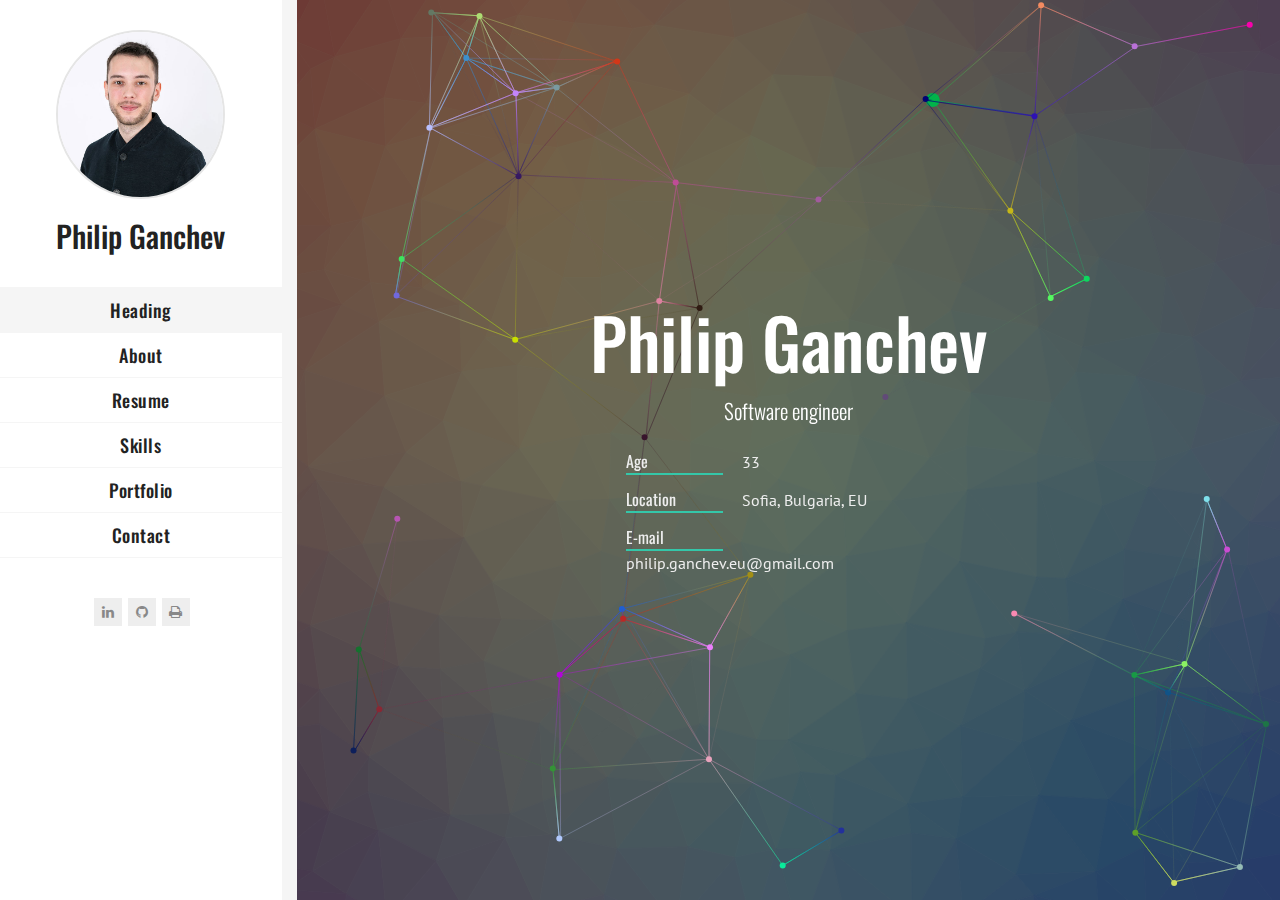
==== me/index.html @ 943a4388 "Initial bootstrap." ====
<!DOCTYPE html>
<html lang="en" class="no-js">
<head>
	<meta charset="UTF-8" />
	<meta name="author" content="Philip Ganchev">
	<meta http-equiv="X-UA-Compatible" content="IE=edge" />
	<meta name="viewport" content="width=device-width, initial-scale=1, maximum-scale=1, user-scalable=no" />

	<title>Philip Ganchev Resume</title>

	<link rel="icon" type="image/png" href="images/favicon.png" />

	<script async src="https://google.com/recaptcha/api.js"></script>
	<script>
		(function(i,s,o,g,r,a,m){i['GoogleAnalyticsObject']=r;i[r]=i[r]||function(){
			(i[r].q=i[r].q||[]).push(arguments)},i[r].l=1*new Date();a=s.createElement(o),
			m=s.getElementsByTagName(o)[0];a.async=1;a.src=g;m.parentNode.insertBefore(a,m)
		})(window,document,'script','https://www.google-analytics.com/analytics.js','ga');

		ga('create', 'UA-106917050-1', 'auto');
		ga('send', 'pageview');
	</script>
</head>
<body>
	<!-- Please don't judge my techincal skills by what you see here :) -->
	<div id="page" class="page">
		<div id="page-ajax-loaded" class="page-ajax-loaded animated fadeInLeft"></div>

		<!-- HEADER -->
		<header id="site_header" class="header mobile-menu-hide">
			<div class="my-photo">
				<img src="images/my_photo.jpg" alt="Well... that's me" style="max-width: 300px;" />
				<div class="mask"></div>
			</div>

			<div class="site-title-block">
				<h1 class="site-title">Philip Ganchev</h1>
				<!-- <p class="site-description">Resume</p> -->
			</div>

			<!-- NAVIGATION & SOCIAL BUTTONS -->
			<div class="site-nav">
				<!-- MAIN MENU -->
				<ul id="nav" class="site-main-menu">
					<li class="active"><a class="pt-trigger" href="#heading">Heading</a></li>
					<li><a class="pt-trigger" href="#about">About</a></li>
					<li><a class="pt-trigger" href="#resume">Resume</a></li>
					<li><a class="pt-trigger" href="#skills">Skills</a></li>
					<li><a class="pt-trigger" href="#portfolio">Portfolio</a></li>
					<li><a class="pt-trigger" href="#contact">Contact</a></li>
				</ul>
				<!-- /MAIN MENU -->

				<!-- SOCIAL BUTTONS -->
				<ul class="s-links">
					<li>
						<a class="tip s-button" href="https://www.linkedin.com/in/philip-ganchev/" target="_blank" title="LinkedIn">
							<i class="fa fa-linkedin"></i>
						</a>
						<a class="tip s-button" href="https://github.com/ermag" target="_blank" title="GitHub">
							<i class="fa fa-github"></i>
						</a>
						<a class="tip s-button print" href="Javascript:void(0)" title="Print">
							<i class="fa fa-print"></i>
						</a>
					</li>
				</ul>
				<!-- /SOCIAL BUTTONS -->
			</div>
			<!-- /NAVIGATION & SOCIAL BUTTONS -->
		</header>
		<!-- /HEADER -->

		<!-- MOBILE HEADER -->
		<div class="mobile-header mobile-visible">
			<div class="mobile-logo-container">
				<div class="mobile-site-title">Philip Ganchev</div>
			</div>

			<a class="menu-toggle mobile-visible">
				<i class="fa fa-bars"></i>
			</a>
		</div>
		<!-- /MOBILE HEADER -->

		<!-- MAIN CONTENT -->
		<div id="main" class="site-main">
			<!-- PAGE CHANGER WRAPPER -->
			<div class="pt-wrapper">
				<!-- SUBPAGES -->
				<div class="subpages">
					<!-- HEADING -->
					<section data-id="#heading" class="pt-page pt-page-1 section-with-bg section-paddings-0">
						<img class="print-photo" src="images/my_photo.jpg" alt="well... that's me" />

						<div class="home-page-block-bg">
							<div class="mask"></div>
						</div>

						<canvas id="lines-demo"></canvas>

						<div class="home-page-block">
							<div class="v-align">
								<h2>Philip Ganchev</h2>
								<div id="rotate" class="text-rotate" style="max-height: 34px;">
									<div><p class="home-page-description">Software engineer</p></div>
									<div><p class="home-page-description">aka internet explorer scientist</p></div>
								</div>

								<div class="block end" style="text-align: center">
									<ul class="info-list">
										<li>
											<span class="title">Age</span>
											<span id="info-age" class="value">25</span>
										</li>
										<li>
											<span class="title">Location</span>
											<span class="value">Sofia, Bulgaria, EU</span>
										</li>
										<li>
											<span class="title">E-mail</span>
											<span id="mail-address" class="value"><a href="mailto:philip.ganchev.eu@gmail.com">philip.ganchev.eu@gmail.com</a></span>
										</li>
										<!-- <li>
											<span class="title">Phone</span>
											<span class="value">***********</span>
										</li> -->
									</ul>
								</div>
							</div>
						</div>
					</section>
					<!-- /HOME -->

					<!-- ABOUT ME -->
					<section data-id="#about" class="pt-page pt-page-2">
						<div class="section-title-block">
							<h2 class="section-title">About</h2>
							<!-- <h5 class="section-description">My destination</h5> -->
						</div>

						<div class="row">
							<div class="col-sm-4 col-md-4">
								<div class="general-info">
									<p>
										As a highly experienced software engineer with over 10 years of experience, I have a proven track record of successfully contributing to the development and implementation of cutting-edge software solutions. Throughout my career, I have worked with a diverse range of tech startups, helping to build SaaS platforms and streamline complex processes.
									</p>
									<p>
										My expertise lies in my ability to understand complex technical problems and devise effective solutions that enhance efficiency and productivity. I am skilled in utilizing various programming languages, frameworks, and platforms, and I am committed to staying up-to-date with emerging technologies.
									</p>
									<p>
										With a passion for innovation and a strong commitment to quality, I am confident in my ability to bring value to any organization. I thrive in fast-paced, dynamic environments, and I am eager to apply my skills and experience to help drive success and leave a positive footprint.
									</p>
								</div>
							</div>

							<div class="col-sm-8 col-md-8">
								<div class="block-title text-center">
									<h3>Main areas of expertise</h3>
								</div>

								<div class="row service-row">
									<div class="col-sm-6 col-md-4">
										<div class="service-block">
											<div class="service-info web-development">
												<img src="images/service/web-design.png" alt="Web Development" />
												<h4>Web Development</h4>
											</div>
										</div>
									</div>

									<div class="col-sm-6 col-md-4">
										<div class="service-block">
											<div class="service-info web-design">
												<img src="images/service/mobile.png" alt="Mobile Development" />
												<h4>Mobile Development</h4>
											</div>
										</div>
									</div>

									<div class="col-sm-6 col-md-4">
										<div class="service-block">
											<div class="service-info ux">
												<img src="images/service/ux.png" alt="User Experience" />
												<h4>UX Design</h4>
											</div>
										</div>
									</div>
								</div>
							</div>
						</div>
					</section>
					<!-- /ABOUT ME -->

					<!-- RESUME -->
					<section data-id="#resume" class="pt-page pt-page-3">
						<div class="section-title-block">
							<h2 class="section-title">Resume</h2>
							<!-- <h5 class="section-description">8 Years of Experience</h5> -->
						</div>

						<div class="row">
							<div class="col-sm-6 col-md-4 subpage-block">
								<div class="block-title">
									<h3>Experience</h3>
								</div>
								<div class="timeline">
									<div class="timeline-event te-primary">
										<h5 class="event-date">2019 - Present</h5>
										<h4 class="event-name">Software engineer</h4>
										<!--<span class="event-description"></span>-->
										<p><a href="https://mariadb.com" target="_blank">MariaDB</a></p>
									</div>

									<div class="timeline-event te-primary">
										<h5 class="event-date">2015 - 2017</h5>
										<h4 class="event-name">Senior front-end developer</h4>
										<!--<span class="event-description"></span>-->
										<p><a href="http://www.mammothdb.com" target="_blank">MammothDB (Acquired by MariaDB)</a></p>
									</div>
									
									<div class="timeline-event te-primary">
										<h5 class="event-date">2012 - 2015</h5>
										<h4 class="event-name">Front-end developer</h4>
										<!--<span class="event-description"></span>-->
										<p><a href="http://www.imperiaonline.bg" target="_blank">Imperia Online</a></p>
									</div>
									
									<div class="timeline-event te-primary">
										<h5 class="event-date">Feb - May 2012</h5>
										<h4 class="event-name">Internship</h4>
										<!--<span class="event-description"></span>-->
										<p><a href="http://xs-software.com/" target="_blank">XS Software</a></p>
									</div>
									
									<div class="timeline-event te-primary">
										<h5 class="event-date">2010 - 2012</h5>
										<h4 class="event-name">Freelancer</h4>
										<!-- <span class="event-description">Projects for Bulgarian and foreign clients</span> -->
										<p><a href="https://www.freelancer.com/u/ermag" target="_blank">freelancer.com</a></p>
									</div>
								</div>
							</div>

							<div class="col-sm-6 col-md-4 subpage-block">
								<div class="block-title">
									<h3>Accomplishments</h3>
								</div>
								<div class="timeline">
									<div class="timeline-event te-primary">
										<h5 class="event-date">2020</h5>
										<h4 class="event-name">Competition</h4>
										<!--<span class="event-description"></span>-->
										<p>1st place at Games.js hackathon</p>
									</div>

									<div class="timeline-event te-primary">
										<h5 class="event-date">2015</h5>
										<h4 class="event-name">Certificate</h4>
										<!--<span class="event-description"></span>-->
										<p>Certificate in Advanced English – Cambridge Language Assessment</p>
									</div>
									
									<div class="timeline-event te-primary">
										<h5 class="event-date">2012</h5>
										<h4 class="event-name">Competition</h4>
										<!--<span class="event-description"></span>-->
										<p>3rd place at National Competition for Web Developers in category Web Development</p>
									</div>
									
									<div class="timeline-event te-primary">
										<h5 class="event-date">2011</h5>
										<h4 class="event-name">Competition</h4>
										<!--<span class="event-description"></span>-->
										<p>1st place at National Competition Innovation Camp 2011-2012</p>
									</div>
								</div>
							</div>

							<div class="col-sm-6 col-md-4 subpage-block">
								<div class="block-title">
									<h3>Education</h3>
								</div>
								<div class="timeline">
									<div class="timeline-event te-primary">
										<h5 class="event-date">2007 - 2012</h5>
										<h4 class="event-name">Economics and Management</h4>
										<!--<span class="event-description"></span>-->
										<p>National High School in Finance and Business, Sofia</p>
									</div>
									
									<div class="timeline-event te-primary">
										<h5 class="event-date">2000 - 2007</h5>
										<h4 class="event-name">Foreign Languages</h4>
										<!--<span class="event-description"></span>-->
										<p>121 Mid School “George Izmirliev”</p>
									</div>
								</div>
							</div>
						</div>
					</section>
					<!-- /RESUME -->

					<!-- SKILLS -->
					<section data-id="#skills" class="pt-page pt-page-3">
						<div class="section-title-block">
							<h2 class="section-title">Skills</h2>
							<!-- <h5 class="section-description">and interests</h5> -->
						</div>

						<div class="row">
							<div class="col-sm-6 col-md-6 subpage-block">
								<div class="block-title">
									<h3>Tech Stacks</h3>
								</div>
								<div class="timeline">
									<div class="timeline-event te-primary">
										<!--<h5 class="event-date"></h5>-->
										<h4 class="event-name">Front-end</h4>
										<!--<span class="event-description"></span>-->
										<p>HTML | CSS | JavaScript | TypeScript<br />Vue | React | Webpack | Vite</p>
									</div>

									<div class="timeline-event te-primary">
										<!--<h5 class="event-date"></h5>-->
										<h4 class="event-name">Back-end</h4>
										<!--<span class="event-description"></span>-->
										<p>Node.js | Python<br>Express | Flask</p>
									</div>

									<div class="timeline-event te-primary">
										<!--<h5 class="event-date"></h5>-->
										<h4 class="event-name">Mobile</h4>
										<!--<span class="event-description"></span>-->
										<p>Ionic | Cordova | Capacitor</p>
									</div>

									<div class="timeline-event te-primary">
										<!--<h5 class="event-date"></h5>-->
										<h4 class="event-name">Databases</h4>
										<!--<span class="event-description"></span>-->
										<p>MariaDB (MySQL) | MongoDB</p>
									</div>
								</div>
							</div>

							<div class="col-sm-6 col-md-6 subpage-block">
								<div class="block-title">
									<h3>Tools</h3>
								</div>
								<div class="timeline">
									<div class="timeline-event te-primary">
										<!--<h5 class="event-date"></h5>-->
										<h4 class="event-name">Development</h4>
										<!--<span class="event-description"></span>-->
										<p>VS Code | Git (GitHub) | Docker</p>
									</div>

									<div class="timeline-event te-primary">
										<!--<h5 class="event-date"></h5>-->
										<h4 class="event-name">UI/UX</h4>
										<!--<span class="event-description"></span>-->
										<p>Photoshop | Figma | Moqups</p>
									</div>

									<div class="timeline-event te-primary">
										<!--<h5 class="event-date"></h5>-->
										<h4 class="event-name">Issue Tracking & Docs</h4>
										<!--<span class="event-description"></span>-->
										<p>Jira | Trello | Confluence</p>
									</div>
								</div>
							</div>
						</div>
					</section>
					<!-- /SKILLS -->

					<!-- RECENT PROJECTS -->
					<section data-id="#portfolio" class="pt-page pt-page-4">
						<div class="section-title-block">
							<h2 class="section-title">Portfolio</h2>
							<!-- <h5 class="section-description">that I worked on</h5> -->
						</div>

						<div class="portfolio-content">
							<div id="portfolio_grid" class="portfolio-grid portfolio-masonry masonry-grid-3">
								<!-- Fixional -->
								<figure class="item">
									<a class="ajax-page-load" href="fixional.html">
										<img src="images/projects/fixional.jpg" alt="Fixional" />
										<div>
											<h5 class="name">Fixional</h5>
											<small>Details</small>
											<i class="fa fa-file-text-o"></i>
										</div>
									</a>
								</figure>
								<!-- Twitch Alter -->
								<figure class="item">
									<a class="ajax-page-load" href="twitch-alter.html">
										<img src="images/projects/alter.jpg" alt="Twitch Alter" />
										<div>
											<h5 class="name">Alter - Twitch Extension</h5>
											<small>Details</small>
											<i class="fa fa-file-text-o"></i>
										</div>
									</a>
								</figure>
								<!-- Twitch Dota 2 Overlay -->
								<figure class="item">
									<a class="ajax-page-load" href="twitch-dota2.html">
										<img src="images/projects/dota2-profile.jpg" alt="Twitch Dota 2 Overlay" />
										<div>
											<h5 class="name">Dota 2 Overlay - Twitch Extension</h5>
											<small>Details</small>
											<i class="fa fa-file-text-o"></i>
										</div>
									</a>
								</figure>
								<!-- Space Polyglot -->
								<figure class="item">
									<a class="ajax-page-load" href="space-polyglot.html">
										<img src="images/projects/space-polyglot.jpg" alt="Space Polyglot" />
										<div>
											<h5 class="name">Space Polyglot</h5>
											<small>Details</small>
											<i class="fa fa-file-text-o"></i>
										</div>
									</a>
								</figure>
								<!-- DelivMe -->
								<figure class="item">
									<a class="ajax-page-load" href="delivme.html">
										<img src="images/projects/delivme.jpg" alt="DelivMe" />
										<div>
											<h5 class="name">DelivMe</h5>
											<small>Details</small>
											<i class="fa fa-file-text-o"></i>
										</div>
									</a>
								</figure>
								<!-- Imperial Hero -->
								<figure class="item">
									<a class="ajax-page-load" href="imperial-hero.html">
										<img src="images/projects/imperial-hero.jpg" alt="Imperial Hero II" />
										<div>
											<h5 class="name">Imperial Hero II</h5>
											<small>Details</small>
											<i class="fa fa-file-text-o"></i>
										</div>
									</a>
								</figure>
								<!-- Imperia Online -->
								<figure class="item">
									<a class="ajax-page-load" href="imperia-online.html">
										<img src="images/projects/imperia-online.jpg" alt="Imperia Online" />
										<div>
											<h5 class="name">Imperia Online</h5>
											<small>Details</small>
											<i class="fa fa-file-text-o"></i>
										</div>
									</a>
								</figure>
								<!-- 1Legal.net -->
								<figure class="item">
									<a class="ajax-page-load" href="1legalnet.html">
										<img src="images/projects/1legalnet.jpg" alt="1Legal.net" />
										<div>
											<h5 class="name">1Legal.net</h5>
											<small>Details</small>
											<i class="fa fa-file-text-o"></i>
										</div>
									</a>
								</figure>
							</div>
							<div class="clearfix"></div>
						</div>
					</section>
					<!-- /PORTFOLIO -->

					<!-- CONTACT -->
					<section data-id="#contact" class="pt-page pt-page-6">
						<div class="section-title-block">
							<h2 class="section-title">Contact</h2>
							<!-- <h5 class="section-description">me</h5> -->
						</div>

						<div class="row">
							<div class="col-sm-6 col-md-6 subpage-block">
								<div class="block-title">
									<h3>Get in Touch</h3>
								</div>
								<p>If you would like to discuss projects,
									 please feel free to contact me.</p>
								<div class="contact-info-block">
									<div class="ci-icon">
										<i class="pe-7s-icon pe-7s-map-marker"></i>
									</div>
									<div class="ci-text">
										<h5>Sofia, Bulgaria, EU</h5>
									</div>
								</div>
								<div class="contact-info-block">
									<div class="ci-icon">
										<i class="pe-7s-icon pe-7s-mail"></i>
									</div>
									<div class="ci-text">
										<h5>philip.ganchev.eu@gmail.com</h5>
									</div>
								</div>
								<!-- <div class="contact-info-block">
									<div class="ci-icon">
										<i class="pe-7s-icon pe-7s-call"></i>
									</div>
									<div class="ci-text">
										<h5>***********</h5>
									</div>
								</div> -->
							</div>

							<div class="col-sm-6 col-md-6 subpage-block">
								<div class="block-title">
									<h3>Contact Form</h3>
								</div>
								<form id="contact-form" method="post">
									<div class="messages"></div>

									<div class="controls">
										<div class="form-group">
											<input id="form_name" type="text" name="name" class="form-control"
												   placeholder="Name" required="required" autocomplete="name"
												   data-error="Please enter your name." />
											<div class="form-control-border"></div>
											<label for="form_name" class="form-control-icon fa fa-user"></label>
											<div class="help-block with-errors"></div>
										</div>

										<div class="form-group">
											<input id="form_email" type="email" name="email" class="form-control"
												   placeholder="Email" required="required" autocomplete="email"
												   data-error="Please enter a valid email." />
											<div class="form-control-border"></div>
											<label for="form_email" class="form-control-icon fa fa-envelope"></label>
											<div class="help-block with-errors"></div>
										</div>

										<div class="form-group">
											<textarea id="form_message" name="message" class="form-control"
													  placeholder="Message" rows="4" required="required"
													  data-error="Please enter your message."></textarea>
											<div class="form-control-border"></div>
											<label for="form_message" class="form-control-icon fa fa-comment"></label>
											<div class="help-block with-errors"></div>
										</div>

										<div class="g-recaptcha" data-sitekey="6LdqmCAUAAAAAMMNEZvn6g4W5e0or2sZmAVpxVqI"
											 data-callback="correctCaptcha"></div>

										<input type="submit" class="button btn-send" value="Send Message" />
									</div>
								</form>
							</div>
						</div>
					</section>
					<!-- /CONTACT -->
				</div>
			</div>
			<!-- /PAGE CHANGER WRAPPER -->
		</div>
		<!-- /MAIN CONTENT -->

		<div id="loading">
			<div class="loader JS_on">
				<span class="binary"></span>
				<span class="binary"></span>
			</div>
		</div>

		<div id="to-top-button"><i></i></div>
	</div>

	<link rel="stylesheet" href="css/bootstrap.css?v=1" />
	<link rel="stylesheet" href="css/normalize.css?v=1" />
	<link rel="stylesheet" href="css/transition-animations.css?v=1" />
	<link rel="stylesheet" href="css/owl-carousel.css?v=1" />
	<link rel="stylesheet" href="css/animate.css?v=1" />
	<link rel="stylesheet" href="css/main.css?v=1" />

	<script src="js/jquery-2.1.3.min.js?v=1"></script>
	<script src="js/modernizr.custom.js?v=1"></script>
	<script src="js/bootstrap.min.js?v=1"></script>
	<script src="js/validator.js?v=1"></script>
	<script src="js/masonry.pkgd.min.js?v=1"></script>
	<script src="js/owl-carousel.min.js?v=1"></script>
	<script src="js/jquery.hoverdir.js?v=1"></script>
	<script src="js/main.js?v=1"></script>
</body>
</html>
---- me/css/transition-animations.css ----
/* animation sets */

/* move from / to  */

.pt-page-moveToLeft {
	-webkit-animation: moveToLeft .6s ease both;
	animation: moveToLeft .6s ease both;
}

.pt-page-moveFromLeft {
	-webkit-animation: moveFromLeft .6s ease both;
	animation: moveFromLeft .6s ease both;
}

.pt-page-moveToRight {
	-webkit-animation: moveToRight .6s ease both;
	animation: moveToRight .6s ease both;
}

.pt-page-moveFromRight {
	-webkit-animation: moveFromRight .6s ease both;
	animation: moveFromRight .6s ease both;
}

.pt-page-moveToTop {
	-webkit-animation: moveToTop .6s ease both;
	animation: moveToTop .6s ease both;
}

.pt-page-moveFromTop {
	-webkit-animation: moveFromTop .6s ease both;
	animation: moveFromTop .6s ease both;
}

.pt-page-moveToBottom {
	-webkit-animation: moveToBottom .6s ease both;
	animation: moveToBottom .6s ease both;
}

.pt-page-moveFromBottom {
	-webkit-animation: moveFromBottom .6s ease both;
	animation: moveFromBottom .6s ease both;
}

/* fade */

.pt-page-fade {
	-webkit-animation: fade .7s ease both;
	animation: fade .7s ease both;
}

/* move from / to and fade */

.pt-page-moveToLeftFade {
	-webkit-animation: moveToLeftFade .7s ease both;
	animation: moveToLeftFade .7s ease both;
}

.pt-page-moveFromLeftFade {
	-webkit-animation: moveFromLeftFade .7s ease both;
	animation: moveFromLeftFade .7s ease both;
}

.pt-page-moveToRightFade {
	-webkit-animation: moveToRightFade .7s ease both;
	animation: moveToRightFade .7s ease both;
}

.pt-page-moveFromRightFade {
	-webkit-animation: moveFromRightFade .7s ease both;
	animation: moveFromRightFade .7s ease both;
}

.pt-page-moveToTopFade {
	-webkit-animation: moveToTopFade .7s ease both;
	animation: moveToTopFade .7s ease both;
}

.pt-page-moveFromTopFade {
	-webkit-animation: moveFromTopFade .7s ease both;
	animation: moveFromTopFade .7s ease both;
}

.pt-page-moveToBottomFade {
	-webkit-animation: moveToBottomFade .7s ease both;
	animation: moveToBottomFade .7s ease both;
}

.pt-page-moveFromBottomFade {
	-webkit-animation: moveFromBottomFade .7s ease both;
	animation: moveFromBottomFade .7s ease both;
}

/* move to with different easing */

.pt-page-moveToLeftEasing {
	-webkit-animation: moveToLeft .7s ease-in-out both;
	animation: moveToLeft .7s ease-in-out both;
}
.pt-page-moveToRightEasing {
	-webkit-animation: moveToRight .7s ease-in-out both;
	animation: moveToRight .7s ease-in-out both;
}
.pt-page-moveToTopEasing {
	-webkit-animation: moveToTop .7s ease-in-out both;
	animation: moveToTop .7s ease-in-out both;
}
.pt-page-moveToBottomEasing {
	-webkit-animation: moveToBottom .7s ease-in-out both;
	animation: moveToBottom .7s ease-in-out both;
}

/********************************* keyframes **************************************/

/* move from / to  */

@-webkit-keyframes moveToLeft {
	from { }
	to { -webkit-transform: translateX(-100%); }
}
@keyframes moveToLeft {
	from { }
	to { -webkit-transform: translateX(-100%); transform: translateX(-100%); }
}

@-webkit-keyframes moveFromLeft {
	from { -webkit-transform: translateX(-100%); }
}
@keyframes moveFromLeft {
	from { -webkit-transform: translateX(-100%); transform: translateX(-100%); }
}

@-webkit-keyframes moveToRight { 
	from { }
	to { -webkit-transform: translateX(100%); }
}
@keyframes moveToRight { 
	from { }
	to { -webkit-transform: translateX(100%); transform: translateX(100%); }
}

@-webkit-keyframes moveFromRight {
	from { -webkit-transform: translateX(100%); }
}
@keyframes moveFromRight {
	from { -webkit-transform: translateX(100%); transform: translateX(100%); }
}

@-webkit-keyframes moveToTop {
	from { }
	to { -webkit-transform: translateY(-100%); }
}
@keyframes moveToTop {
	from { }
	to { -webkit-transform: translateY(-100%); transform: translateY(-100%); }
}

@-webkit-keyframes moveFromTop {
	from { -webkit-transform: translateY(-100%); }
}
@keyframes moveFromTop {
	from { -webkit-transform: translateY(-100%); transform: translateY(-100%); }
}

@-webkit-keyframes moveToBottom {
	from { }
	to { -webkit-transform: translateY(100%); }
}
@keyframes moveToBottom {
	from { }
	to { -webkit-transform: translateY(100%); transform: translateY(100%); }
}

@-webkit-keyframes moveFromBottom {
	from { -webkit-transform: translateY(100%); }
}
@keyframes moveFromBottom {
	from { -webkit-transform: translateY(100%); transform: translateY(100%); }
}

/* fade */

@-webkit-keyframes fade {
	from { }
	to { opacity: 0.3; }
}
@keyframes fade {
	from { }
	to { opacity: 0.3; }
}

/* move from / to and fade */

@-webkit-keyframes moveToLeftFade {
	from { }
	to { opacity: 0.3; -webkit-transform: translateX(-100%); }
}
@keyframes moveToLeftFade {
	from { }
	to { opacity: 0.3; -webkit-transform: translateX(-100%); transform: translateX(-100%); }
}

@-webkit-keyframes moveFromLeftFade {
	from { opacity: 0.3; -webkit-transform: translateX(-100%); }
}
@keyframes moveFromLeftFade {
	from { opacity: 0.3; -webkit-transform: translateX(-100%); transform: translateX(-100%); }
}

@-webkit-keyframes moveToRightFade {
	from { }
	to { opacity: 0.3; -webkit-transform: translateX(100%); }
}
@keyframes moveToRightFade {
	from { }
	to { opacity: 0.3; -webkit-transform: translateX(100%); transform: translateX(100%); }
}

@-webkit-keyframes moveFromRightFade {
	from { opacity: 0.3; -webkit-transform: translateX(100%); }
}
@keyframes moveFromRightFade {
	from { opacity: 0.3; -webkit-transform: translateX(100%); transform: translateX(100%); }
}

@-webkit-keyframes moveToTopFade {
	from { }
	to { opacity: 0.3; -webkit-transform: translateY(-100%); }
}
@keyframes moveToTopFade {
	from { }
	to { opacity: 0.3; -webkit-transform: translateY(-100%); transform: translateY(-100%); }
}

@-webkit-keyframes moveFromTopFade {
	from { opacity: 0.3; -webkit-transform: translateY(-100%); }
}
@keyframes moveFromTopFade {
	from { opacity: 0.3; -webkit-transform: translateY(-100%); transform: translateY(-100%); }
}

@-webkit-keyframes moveToBottomFade {
	from { }
	to { opacity: 0.3; -webkit-transform: translateY(100%); }
}
@keyframes moveToBottomFade {
	from { }
	to { opacity: 0.3; -webkit-transform: translateY(100%); transform: translateY(100%); }
}

@-webkit-keyframes moveFromBottomFade {
	from { opacity: 0.3; -webkit-transform: translateY(100%); }
}
@keyframes moveFromBottomFade {
	from { opacity: 0.3; -webkit-transform: translateY(100%); transform: translateY(100%); }
}

/* scale and fade */

.pt-page-scaleDown {
	-webkit-animation: scaleDown .7s ease both;
	animation: scaleDown .7s ease both;
}

.pt-page-scaleUp {
	-webkit-animation: scaleUp .7s ease both;
	animation: scaleUp .7s ease both;
}

.pt-page-scaleUpDown {
	-webkit-animation: scaleUpDown .5s ease both;
	animation: scaleUpDown .5s ease both;
}

.pt-page-scaleDownUp {
	-webkit-animation: scaleDownUp .5s ease both;
	animation: scaleDownUp .5s ease both;
}

.pt-page-scaleDownCenter {
	-webkit-animation: scaleDownCenter .4s ease-in both;
	animation: scaleDownCenter .4s ease-in both;
}

.pt-page-scaleUpCenter {
	-webkit-animation: scaleUpCenter .4s ease-out both;
	animation: scaleUpCenter .4s ease-out both;
}

/********************************* keyframes **************************************/

/* scale and fade */

@-webkit-keyframes scaleDown {
	from { }
	to { opacity: 0; -webkit-transform: scale(.8); }
}
@keyframes scaleDown {
	from { }
	to { opacity: 0; -webkit-transform: scale(.8); transform: scale(.8); }
}

@-webkit-keyframes scaleUp {
	from { opacity: 0; -webkit-transform: scale(.8); }
}
@keyframes scaleUp {
	from { opacity: 0; -webkit-transform: scale(.8); transform: scale(.8); }
}

@-webkit-keyframes scaleUpDown {
	from { opacity: 0; -webkit-transform: scale(1.2); }
}
@keyframes scaleUpDown {
	from { opacity: 0; -webkit-transform: scale(1.2); transform: scale(1.2); }
}

@-webkit-keyframes scaleDownUp {
	from { }
	to { opacity: 0; -webkit-transform: scale(1.2); }
}
@keyframes scaleDownUp {
	from { }
	to { opacity: 0; -webkit-transform: scale(1.2); transform: scale(1.2); }
}

@-webkit-keyframes scaleDownCenter {
	from { }
	to { opacity: 0; -webkit-transform: scale(.7); }
}
@keyframes scaleDownCenter {
	from { }
	to { opacity: 0; -webkit-transform: scale(.7); transform: scale(.7); }
}

@-webkit-keyframes scaleUpCenter {
	from { opacity: 0; -webkit-transform: scale(.7); }
}
@keyframes scaleUpCenter {
	from { opacity: 0; -webkit-transform: scale(.7); transform: scale(.7); }
}

/* rotate sides first and scale */

.pt-page-rotateRightSideFirst {
	-webkit-transform-origin: 0% 50%;
	transform-origin: 0% 50%;
	-webkit-animation: rotateRightSideFirst .8s both ease-in;
	animation: rotateRightSideFirst .8s both ease-in;
}
.pt-page-rotateLeftSideFirst {
	-webkit-transform-origin: 100% 50%;
	transform-origin: 100% 50%;
	-webkit-animation: rotateLeftSideFirst .8s both ease-in;
	animation: rotateLeftSideFirst .8s both ease-in;
}
.pt-page-rotateTopSideFirst {
	-webkit-transform-origin: 50% 100%;
	transform-origin: 50% 100%;
	-webkit-animation: rotateTopSideFirst .8s both ease-in;
	animation: rotateTopSideFirst .8s both ease-in;
}
.pt-page-rotateBottomSideFirst {
	-webkit-transform-origin: 50% 0%;
	transform-origin: 50% 0%;
	-webkit-animation: rotateBottomSideFirst .8s both ease-in;
	animation: rotateBottomSideFirst .8s both ease-in;
}

/* flip */

.pt-page-flipOutRight {
	-webkit-transform-origin: 50% 50%;
	transform-origin: 50% 50%;
	-webkit-animation: flipOutRight .5s both ease-in;
	animation: flipOutRight .5s both ease-in;
}
.pt-page-flipInLeft {
	-webkit-transform-origin: 50% 50%;
	transform-origin: 50% 50%;
	-webkit-animation: flipInLeft .5s both ease-out;
	animation: flipInLeft .5s both ease-out;
}
.pt-page-flipOutLeft {
	-webkit-transform-origin: 50% 50%;
	transform-origin: 50% 50%;
	-webkit-animation: flipOutLeft .5s both ease-in;
	animation: flipOutLeft .5s both ease-in;
}
.pt-page-flipInRight {
	-webkit-transform-origin: 50% 50%;
	transform-origin: 50% 50%;
	-webkit-animation: flipInRight .5s both ease-out;
	animation: flipInRight .5s both ease-out;
}
.pt-page-flipOutTop {
	-webkit-transform-origin: 50% 50%;
	transform-origin: 50% 50%;
	-webkit-animation: flipOutTop .5s both ease-in;
	animation: flipOutTop .5s both ease-in;
}
.pt-page-flipInBottom {
	-webkit-transform-origin: 50% 50%;
	transform-origin: 50% 50%;
	-webkit-animation: flipInBottom .5s both ease-out;
	animation: flipInBottom .5s both ease-out;
}
.pt-page-flipOutBottom {
	-webkit-transform-origin: 50% 50%;
	transform-origin: 50% 50%;
	-webkit-animation: flipOutBottom .5s both ease-in;
	animation: flipOutBottom .5s both ease-in;
}
.pt-page-flipInTop {
	-webkit-transform-origin: 50% 50%;
	transform-origin: 50% 50%;
	-webkit-animation: flipInTop .5s both ease-out;
	animation: flipInTop .5s both ease-out;
}

/* rotate fall */

.pt-page-rotateFall {
	-webkit-transform-origin: 0% 0%;
	transform-origin: 0% 0%;
	-webkit-animation: rotateFall 1s both ease-in;
	animation: rotateFall 1s both ease-in;
}

/* rotate newspaper */
.pt-page-rotateOutNewspaper {
	-webkit-transform-origin: 50% 50%;
	transform-origin: 50% 50%;
	-webkit-animation: rotateOutNewspaper .5s both ease-in;
	animation: rotateOutNewspaper .5s both ease-in;
}
.pt-page-rotateInNewspaper {
	-webkit-transform-origin: 50% 50%;
	transform-origin: 50% 50%;
	-webkit-animation: rotateInNewspaper .5s both ease-out;
	animation: rotateInNewspaper .5s both ease-out;
}

/* push */
.pt-page-rotatePushLeft {
	-webkit-transform-origin: 0% 50%;
	transform-origin: 0% 50%;
	-webkit-animation: rotatePushLeft .8s both ease;
	animation: rotatePushLeft .8s both ease;
}
.pt-page-rotatePushRight {
	-webkit-transform-origin: 100% 50%;
	transform-origin: 100% 50%;
	-webkit-animation: rotatePushRight .8s both ease;
	animation: rotatePushRight .8s both ease;
}
.pt-page-rotatePushTop {
	-webkit-transform-origin: 50% 0%;
	transform-origin: 50% 0%;
	-webkit-animation: rotatePushTop .8s both ease;
	animation: rotatePushTop .8s both ease;
}
.pt-page-rotatePushBottom {
	-webkit-transform-origin: 50% 100%;
	transform-origin: 50% 100%;
	-webkit-animation: rotatePushBottom .8s both ease;
	animation: rotatePushBottom .8s both ease;
}

/* pull */
.pt-page-rotatePullRight {
	-webkit-transform-origin: 100% 50%;
	transform-origin: 100% 50%;
	-webkit-animation: rotatePullRight .5s both ease;
	animation: rotatePullRight .5s both ease;
}
.pt-page-rotatePullLeft {
	-webkit-transform-origin: 0% 50%;
	transform-origin: 0% 50%;
	-webkit-animation: rotatePullLeft .5s both ease;
	animation: rotatePullLeft .5s both ease;
}
.pt-page-rotatePullTop {
	-webkit-transform-origin: 50% 0%;
	transform-origin: 50% 0%;
	-webkit-animation: rotatePullTop .5s both ease;
	animation: rotatePullTop .5s both ease;
}
.pt-page-rotatePullBottom {
	-webkit-transform-origin: 50% 100%;
	transform-origin: 50% 100%;
	-webkit-animation: rotatePullBottom .5s both ease;
	animation: rotatePullBottom .5s both ease;
}

/* fold */
.pt-page-rotateFoldRight {
	-webkit-transform-origin: 0% 50%;
	transform-origin: 0% 50%;
	-webkit-animation: rotateFoldRight .7s both ease;
	animation: rotateFoldRight .7s both ease;
}
.pt-page-rotateFoldLeft {
	-webkit-transform-origin: 100% 50%;
	transform-origin: 100% 50%;
	-webkit-animation: rotateFoldLeft .7s both ease;
	animation: rotateFoldLeft .7s both ease;
}
.pt-page-rotateFoldTop {
	-webkit-transform-origin: 50% 100%;
	transform-origin: 50% 100%;
	-webkit-animation: rotateFoldTop .7s both ease;
	animation: rotateFoldTop .7s both ease;
}
.pt-page-rotateFoldBottom {
	-webkit-transform-origin: 50% 0%;
	transform-origin: 50% 0%;
	-webkit-animation: rotateFoldBottom .7s both ease;
	animation: rotateFoldBottom .7s both ease;
}

/* unfold */
.pt-page-rotateUnfoldLeft {
	-webkit-transform-origin: 100% 50%;
	transform-origin: 100% 50%;
	-webkit-animation: rotateUnfoldLeft .7s both ease;
	animation: rotateUnfoldLeft .7s both ease;
}
.pt-page-rotateUnfoldRight {
	-webkit-transform-origin: 0% 50%;
	transform-origin: 0% 50%;
	-webkit-animation: rotateUnfoldRight .7s both ease;
	animation: rotateUnfoldRight .7s both ease;
}
.pt-page-rotateUnfoldTop {
	-webkit-transform-origin: 50% 100%;
	transform-origin: 50% 100%;
	-webkit-animation: rotateUnfoldTop .7s both ease;
	animation: rotateUnfoldTop .7s both ease;
}
.pt-page-rotateUnfoldBottom {
	-webkit-transform-origin: 50% 0%;
	transform-origin: 50% 0%;
	-webkit-animation: rotateUnfoldBottom .7s both ease;
	animation: rotateUnfoldBottom .7s both ease;
}

/* room walls */
.pt-page-rotateRoomLeftOut {
	-webkit-transform-origin: 100% 50%;
	transform-origin: 100% 50%;
	-webkit-animation: rotateRoomLeftOut .8s both ease;
	animation: rotateRoomLeftOut .8s both ease;
}
.pt-page-rotateRoomLeftIn {
	-webkit-transform-origin: 0% 50%;
	transform-origin: 0% 50%;
	-webkit-animation: rotateRoomLeftIn .8s both ease;
	animation: rotateRoomLeftIn .8s both ease;
}
.pt-page-rotateRoomRightOut {
	-webkit-transform-origin: 0% 50%;
	transform-origin: 0% 50%;
	-webkit-animation: rotateRoomRightOut .8s both ease;
	animation: rotateRoomRightOut .8s both ease;
}
.pt-page-rotateRoomRightIn {
	-webkit-transform-origin: 100% 50%;
	transform-origin: 100% 50%;
	-webkit-animation: rotateRoomRightIn .8s both ease;
	animation: rotateRoomRightIn .8s both ease;
}
.pt-page-rotateRoomTopOut {
	-webkit-transform-origin: 50% 100%;
	transform-origin: 50% 100%;
	-webkit-animation: rotateRoomTopOut .8s both ease;
	animation: rotateRoomTopOut .8s both ease;
}
.pt-page-rotateRoomTopIn {
	-webkit-transform-origin: 50% 0%;
	transform-origin: 50% 0%;
	-webkit-animation: rotateRoomTopIn .8s both ease;
	animation: rotateRoomTopIn .8s both ease;
}
.pt-page-rotateRoomBottomOut {
	-webkit-transform-origin: 50% 0%;
	transform-origin: 50% 0%;
	-webkit-animation: rotateRoomBottomOut .8s both ease;
	animation: rotateRoomBottomOut .8s both ease;
}
.pt-page-rotateRoomBottomIn {
	-webkit-transform-origin: 50% 100%;
	transform-origin: 50% 100%;
	-webkit-animation: rotateRoomBottomIn .8s both ease;
	animation: rotateRoomBottomIn .8s both ease;
}

/* cube */
.pt-page-rotateCubeLeftOut {
	-webkit-transform-origin: 100% 50%;
	transform-origin: 100% 50%;
	-webkit-animation: rotateCubeLeftOut .6s both ease-in;
	animation: rotateCubeLeftOut .6s both ease-in;
}
.pt-page-rotateCubeLeftIn {
	-webkit-transform-origin: 0% 50%;
	transform-origin: 0% 50%;
	-webkit-animation: rotateCubeLeftIn .6s both ease-in;
	animation: rotateCubeLeftIn .6s both ease-in;
}
.pt-page-rotateCubeRightOut {
	-webkit-transform-origin: 0% 50%;
	transform-origin: 0% 50%;
	-webkit-animation: rotateCubeRightOut .6s both ease-in;
	animation: rotateCubeRightOut .6s both ease-in;
}
.pt-page-rotateCubeRightIn {
	-webkit-transform-origin: 100% 50%;
	transform-origin: 100% 50%;
	-webkit-animation: rotateCubeRightIn .6s both ease-in;
	animation: rotateCubeRightIn .6s both ease-in;
}
.pt-page-rotateCubeTopOut {
	-webkit-transform-origin: 50% 100%;
	transform-origin: 50% 100%;
	-webkit-animation: rotateCubeTopOut .6s both ease-in;
	animation: rotateCubeTopOut .6s both ease-in;
}
.pt-page-rotateCubeTopIn {
	-webkit-transform-origin: 50% 0%;
	transform-origin: 50% 0%;
	-webkit-animation: rotateCubeTopIn .6s both ease-in;
	animation: rotateCubeTopIn .6s both ease-in;
}
.pt-page-rotateCubeBottomOut {
	-webkit-transform-origin: 50% 0%;
	transform-origin: 50% 0%;
	-webkit-animation: rotateCubeBottomOut .6s both ease-in;
	animation: rotateCubeBottomOut .6s both ease-in;
}
.pt-page-rotateCubeBottomIn {
	-webkit-transform-origin: 50% 100%;
	transform-origin: 50% 100%;
	-webkit-animation: rotateCubeBottomIn .6s both ease-in;
	animation: rotateCubeBottomIn .6s both ease-in;
}

/* carousel */
.pt-page-rotateCarouselLeftOut {
	-webkit-transform-origin: 100% 50%;
	transform-origin: 100% 50%;
	-webkit-animation: rotateCarouselLeftOut .8s both ease;
	animation: rotateCarouselLeftOut .8s both ease;
}
.pt-page-rotateCarouselLeftIn {
	-webkit-transform-origin: 0% 50%;
	transform-origin: 0% 50%;
	-webkit-animation: rotateCarouselLeftIn .8s both ease;
	animation: rotateCarouselLeftIn .8s both ease;
}
.pt-page-rotateCarouselRightOut {
	-webkit-transform-origin: 0% 50%;
	transform-origin: 0% 50%;
	-webkit-animation: rotateCarouselRightOut .8s both ease;
	animation: rotateCarouselRightOut .8s both ease;
}
.pt-page-rotateCarouselRightIn {
	-webkit-transform-origin: 100% 50%;
	transform-origin: 100% 50%;
	-webkit-animation: rotateCarouselRightIn .8s both ease;
	animation: rotateCarouselRightIn .8s both ease;
}
.pt-page-rotateCarouselTopOut {
	-webkit-transform-origin: 50% 100%;
	transform-origin: 50% 100%;
	-webkit-animation: rotateCarouselTopOut .8s both ease;
	animation: rotateCarouselTopOut .8s both ease;
}
.pt-page-rotateCarouselTopIn {
	-webkit-transform-origin: 50% 0%;
	transform-origin: 50% 0%;
	-webkit-animation: rotateCarouselTopIn .8s both ease;
	animation: rotateCarouselTopIn .8s both ease;
}
.pt-page-rotateCarouselBottomOut {
	-webkit-transform-origin: 50% 0%;
	transform-origin: 50% 0%;
	-webkit-animation: rotateCarouselBottomOut .8s both ease;
	animation: rotateCarouselBottomOut .8s both ease;
}
.pt-page-rotateCarouselBottomIn {
	-webkit-transform-origin: 50% 100%;
	transform-origin: 50% 100%;
	-webkit-animation: rotateCarouselBottomIn .8s both ease;
	animation: rotateCarouselBottomIn .8s both ease;
}

/* sides */
.pt-page-rotateSidesOut {
	-webkit-transform-origin: -50% 50%;
	transform-origin: -50% 50%;
	-webkit-animation: rotateSidesOut .5s both ease-in;
	animation: rotateSidesOut .5s both ease-in;
}
.pt-page-rotateSidesIn {
	-webkit-transform-origin: 150% 50%;
	transform-origin: 150% 50%;
	-webkit-animation: rotateSidesIn .5s both ease-out;
	animation: rotateSidesIn .5s both ease-out;
}

/* slide */
.pt-page-rotateSlideOut {
	-webkit-animation: rotateSlideOut 1s both ease;
	animation: rotateSlideOut 1s both ease;
}
.pt-page-rotateSlideIn {
	-webkit-animation: rotateSlideIn 1s both ease;
	animation: rotateSlideIn 1s both ease;
}

/********************************* keyframes **************************************/

/* rotate sides first and scale */

@-webkit-keyframes rotateRightSideFirst {
	0% { }
	40% { -webkit-transform: rotateY(15deg); opacity: .8; -webkit-animation-timing-function: ease-out; }
	100% { -webkit-transform: scale(0.8) translateZ(-200px); opacity:0; }
}
@keyframes rotateRightSideFirst {
	0% { }
	40% { -webkit-transform: rotateY(15deg); transform: rotateY(15deg); opacity: .8; -webkit-animation-timing-function: ease-out; animation-timing-function: ease-out; }
	100% { -webkit-transform: scale(0.8) translateZ(-200px); transform: scale(0.8) translateZ(-200px); opacity:0; }
}

@-webkit-keyframes rotateLeftSideFirst {
	0% { }
	40% { -webkit-transform: rotateY(-15deg); opacity: .8; -webkit-animation-timing-function: ease-out; }
	100% { -webkit-transform: scale(0.8) translateZ(-200px); opacity:0; }
}
@keyframes rotateLeftSideFirst {
	0% { }
	40% { -webkit-transform: rotateY(-15deg); transform: rotateY(-15deg); opacity: .8; -webkit-animation-timing-function: ease-out; animation-timing-function: ease-out; }
	100% { -webkit-transform: scale(0.8) translateZ(-200px); transform: scale(0.8) translateZ(-200px); opacity:0; }
}

@-webkit-keyframes rotateTopSideFirst {
	0% { }
	40% { -webkit-transform: rotateX(15deg); opacity: .8; -webkit-animation-timing-function: ease-out; }
	100% { -webkit-transform: scale(0.8) translateZ(-200px); opacity:0; }
}
@keyframes rotateTopSideFirst {
	0% { }
	40% { -webkit-transform: rotateX(15deg); transform: rotateX(15deg); opacity: .8; -webkit-animation-timing-function: ease-out; animation-timing-function: ease-out; }
	100% { -webkit-transform: scale(0.8) translateZ(-200px); transform: scale(0.8) translateZ(-200px); opacity:0; }
}

@-webkit-keyframes rotateBottomSideFirst {
	0% { }
	40% { -webkit-transform: rotateX(-15deg); opacity: .8; -webkit-animation-timing-function: ease-out; }
	100% { -webkit-transform: scale(0.8) translateZ(-200px); opacity:0; }
}
@keyframes rotateBottomSideFirst {
	0% { }
	40% { -webkit-transform: rotateX(-15deg); transform: rotateX(-15deg); opacity: .8; -webkit-animation-timing-function: ease-out; animation-timing-function: ease-out; }
	100% { -webkit-transform: scale(0.8) translateZ(-200px); transform: scale(0.8) translateZ(-200px); opacity:0; }
}

/* flip */

@-webkit-keyframes flipOutRight {
	from { }
	to { -webkit-transform: translateZ(-1000px) rotateY(90deg); opacity: 0.2; }
}
@keyframes flipOutRight {
	from { }
	to { -webkit-transform: translateZ(-1000px) rotateY(90deg); transform: translateZ(-1000px) rotateY(90deg); opacity: 0.2; }
}

@-webkit-keyframes flipInLeft {
	from { -webkit-transform: translateZ(-1000px) rotateY(-90deg); opacity: 0.2; }
}
@keyframes flipInLeft {
	from { -webkit-transform: translateZ(-1000px) rotateY(-90deg); transform: translateZ(-1000px) rotateY(-90deg); opacity: 0.2; }
}

@-webkit-keyframes flipOutLeft {
	from { }
	to { -webkit-transform: translateZ(-1000px) rotateY(-90deg); opacity: 0.2; }
}
@keyframes flipOutLeft {
	from { }
	to { -webkit-transform: translateZ(-1000px) rotateY(-90deg); transform: translateZ(-1000px) rotateY(-90deg); opacity: 0.2; }
}

@-webkit-keyframes flipInRight {
	from { -webkit-transform: translateZ(-1000px) rotateY(90deg); opacity: 0.2; }
}
@keyframes flipInRight {
	from { -webkit-transform: translateZ(-1000px) rotateY(90deg); transform: translateZ(-1000px) rotateY(90deg); opacity: 0.2; }
}

@-webkit-keyframes flipOutTop {
	from { }
	to { -webkit-transform: translateZ(-1000px) rotateX(90deg); opacity: 0.2; }
}
@keyframes flipOutTop {
	from { }
	to { -webkit-transform: translateZ(-1000px) rotateX(90deg); transform: translateZ(-1000px) rotateX(90deg); opacity: 0.2; }
}

@-webkit-keyframes flipInBottom {
	from { -webkit-transform: translateZ(-1000px) rotateX(-90deg); opacity: 0.2; }
}
@keyframes flipInBottom {
	from { -webkit-transform: translateZ(-1000px) rotateX(-90deg); transform: translateZ(-1000px) rotateX(-90deg); opacity: 0.2; }
}

@-webkit-keyframes flipOutBottom {
	from { }
	to { -webkit-transform: translateZ(-1000px) rotateX(-90deg); opacity: 0.2; }
}
@keyframes flipOutBottom {
	from { }
	to { -webkit-transform: translateZ(-1000px) rotateX(-90deg); transform: translateZ(-1000px) rotateX(-90deg); opacity: 0.2; }
}

@-webkit-keyframes flipInTop {
	from { -webkit-transform: translateZ(-1000px) rotateX(90deg); opacity: 0.2; }
}
@keyframes flipInTop {
	from { -webkit-transform: translateZ(-1000px) rotateX(90deg); transform: translateZ(-1000px) rotateX(90deg); opacity: 0.2; }
}

/* fall */

@-webkit-keyframes rotateFall {
	0% { -webkit-transform: rotateZ(0deg); }
	20% { -webkit-transform: rotateZ(10deg); -webkit-animation-timing-function: ease-out; }
	40% { -webkit-transform: rotateZ(17deg); }
	60% { -webkit-transform: rotateZ(16deg); }
	100% { -webkit-transform: translateY(100%) rotateZ(17deg); }
}
@keyframes rotateFall {
	0% { -webkit-transform: rotateZ(0deg); transform: rotateZ(0deg); }
	20% { -webkit-transform: rotateZ(10deg); transform: rotateZ(10deg); -webkit-animation-timing-function: ease-out; animation-timing-function: ease-out; }
	40% { -webkit-transform: rotateZ(17deg); transform: rotateZ(17deg); }
	60% { -webkit-transform: rotateZ(16deg); transform: rotateZ(16deg); }
	100% { -webkit-transform: translateY(100%) rotateZ(17deg); transform: translateY(100%) rotateZ(17deg); }
}

/* newspaper */

@-webkit-keyframes rotateOutNewspaper {
	from { }
	to { -webkit-transform: translateZ(-3000px) rotateZ(360deg); opacity: 0; }
}
@keyframes rotateOutNewspaper {
	from { }
	to { -webkit-transform: translateZ(-3000px) rotateZ(360deg); transform: translateZ(-3000px) rotateZ(360deg); opacity: 0; }
}

@-webkit-keyframes rotateInNewspaper {
	from { -webkit-transform: translateZ(-3000px) rotateZ(-360deg); opacity: 0; }
}
@keyframes rotateInNewspaper {
	from { -webkit-transform: translateZ(-3000px) rotateZ(-360deg); transform: translateZ(-3000px) rotateZ(-360deg); opacity: 0; }
}

/* push */

@-webkit-keyframes rotatePushLeft {
	from { }
	to { opacity: 0; -webkit-transform: rotateY(90deg); }
}
@keyframes rotatePushLeft {
	from { }
	to { opacity: 0; -webkit-transform: rotateY(90deg); transform: rotateY(90deg); }
}

@-webkit-keyframes rotatePushRight {
	from { }
	to { opacity: 0; -webkit-transform: rotateY(-90deg); }
}
@keyframes rotatePushRight {
	from { }
	to { opacity: 0; -webkit-transform: rotateY(-90deg); transform: rotateY(-90deg); }
}

@-webkit-keyframes rotatePushTop {
	from { }
	to { opacity: 0; -webkit-transform: rotateX(-90deg); }
}
@keyframes rotatePushTop {
	from { }
	to { opacity: 0; -webkit-transform: rotateX(-90deg); transform: rotateX(-90deg); }
}

@-webkit-keyframes rotatePushBottom {
	from { }
	to { opacity: 0; -webkit-transform: rotateX(90deg); }
}
@keyframes rotatePushBottom {
	from { }
	to { opacity: 0; -webkit-transform: rotateX(90deg); transform: rotateX(90deg); }
}

/* pull */

@-webkit-keyframes rotatePullRight {
	from { opacity: 0; -webkit-transform: rotateY(-90deg); }
}
@keyframes rotatePullRight {
	from { opacity: 0; -webkit-transform: rotateY(-90deg); transform: rotateY(-90deg); }
}

@-webkit-keyframes rotatePullLeft {
	from { opacity: 0; -webkit-transform: rotateY(90deg); }
}
@keyframes rotatePullLeft {
	from { opacity: 0; -webkit-transform: rotateY(90deg); transform: rotateY(90deg); }
}

@-webkit-keyframes rotatePullTop {
	from { opacity: 0; -webkit-transform: rotateX(-90deg); }
}
@keyframes rotatePullTop {
	from { opacity: 0; -webkit-transform: rotateX(-90deg); transform: rotateX(-90deg); }
}

@-webkit-keyframes rotatePullBottom {
	from { opacity: 0; -webkit-transform: rotateX(90deg); }
}
@keyframes rotatePullBottom {
	from { opacity: 0; -webkit-transform: rotateX(90deg); transform: rotateX(90deg); }
}

/* fold */

@-webkit-keyframes rotateFoldRight {
	from { }
	to { opacity: 0; -webkit-transform: translateX(100%) rotateY(90deg); }
}
@keyframes rotateFoldRight {
	from { }
	to { opacity: 0; -webkit-transform: translateX(100%) rotateY(90deg); transform: translateX(100%) rotateY(90deg); }
}

@-webkit-keyframes rotateFoldLeft {
	from { }
	to { opacity: 0; -webkit-transform: translateX(-100%) rotateY(-90deg); }
}
@keyframes rotateFoldLeft {
	from { }
	to { opacity: 0; -webkit-transform: translateX(-100%) rotateY(-90deg); transform: translateX(-100%) rotateY(-90deg); }
}

@-webkit-keyframes rotateFoldTop {
	from { }
	to { opacity: 0; -webkit-transform: translateY(-100%) rotateX(90deg); }
}
@keyframes rotateFoldTop {
	from { }
	to { opacity: 0; -webkit-transform: translateY(-100%) rotateX(90deg); transform: translateY(-100%) rotateX(90deg); }
}

@-webkit-keyframes rotateFoldBottom {
	from { }
	to { opacity: 0; -webkit-transform: translateY(100%) rotateX(-90deg); }
}
@keyframes rotateFoldBottom {
	from { }
	to { opacity: 0; -webkit-transform: translateY(100%) rotateX(-90deg); transform: translateY(100%) rotateX(-90deg); }
}

/* unfold */

@-webkit-keyframes rotateUnfoldLeft {
	from { opacity: 0; -webkit-transform: translateX(-100%) rotateY(-90deg); }
}
@keyframes rotateUnfoldLeft {
	from { opacity: 0; -webkit-transform: translateX(-100%) rotateY(-90deg); transform: translateX(-100%) rotateY(-90deg); }
}

@-webkit-keyframes rotateUnfoldRight {
	from { opacity: 0; -webkit-transform: translateX(100%) rotateY(90deg); }
}
@keyframes rotateUnfoldRight {
	from { opacity: 0; -webkit-transform: translateX(100%) rotateY(90deg); transform: translateX(100%) rotateY(90deg); }
}

@-webkit-keyframes rotateUnfoldTop {
	from { opacity: 0; -webkit-transform: translateY(-100%) rotateX(90deg); }
}
@keyframes rotateUnfoldTop {
	from { opacity: 0; -webkit-transform: translateY(-100%) rotateX(90deg); transform: translateY(-100%) rotateX(90deg); }
}

@-webkit-keyframes rotateUnfoldBottom {
	from { opacity: 0; -webkit-transform: translateY(100%) rotateX(-90deg); }
}
@keyframes rotateUnfoldBottom {
	from { opacity: 0; -webkit-transform: translateY(100%) rotateX(-90deg); transform: translateY(100%) rotateX(-90deg); }
}

/* room walls */

@-webkit-keyframes rotateRoomLeftOut {
	from { }
	to { opacity: .3; -webkit-transform: translateX(-100%) rotateY(90deg); }
}
@keyframes rotateRoomLeftOut {
	from { }
	to { opacity: .3; -webkit-transform: translateX(-100%) rotateY(90deg); transform: translateX(-100%) rotateY(90deg); }
}

@-webkit-keyframes rotateRoomLeftIn {
	from { opacity: .3; -webkit-transform: translateX(100%) rotateY(-90deg); }
}
@keyframes rotateRoomLeftIn {
	from { opacity: .3; -webkit-transform: translateX(100%) rotateY(-90deg); transform: translateX(100%) rotateY(-90deg); }
}

@-webkit-keyframes rotateRoomRightOut {
	from { }
	to { opacity: .3; -webkit-transform: translateX(100%) rotateY(-90deg); }
}
@keyframes rotateRoomRightOut {
	from { }
	to { opacity: .3; -webkit-transform: translateX(100%) rotateY(-90deg); transform: translateX(100%) rotateY(-90deg); }
}

@-webkit-keyframes rotateRoomRightIn {
	from { opacity: .3; -webkit-transform: translateX(-100%) rotateY(90deg); }
}
@keyframes rotateRoomRightIn {
	from { opacity: .3; -webkit-transform: translateX(-100%) rotateY(90deg); transform: translateX(-100%) rotateY(90deg); }
}

@-webkit-keyframes rotateRoomTopOut {
	from { }
	to { opacity: .3; -webkit-transform: translateY(-100%) rotateX(-90deg); }
}
@keyframes rotateRoomTopOut {
	from { }
	to { opacity: .3; -webkit-transform: translateY(-100%) rotateX(-90deg); transform: translateY(-100%) rotateX(-90deg); }
}

@-webkit-keyframes rotateRoomTopIn {
	from { opacity: .3; -webkit-transform: translateY(100%) rotateX(90deg); }
}
@keyframes rotateRoomTopIn {
	from { opacity: .3; -webkit-transform: translateY(100%) rotateX(90deg); transform: translateY(100%) rotateX(90deg); }
}

@-webkit-keyframes rotateRoomBottomOut {
	from { }
	to { opacity: .3; -webkit-transform: translateY(100%) rotateX(90deg); }
}
@keyframes rotateRoomBottomOut {
	from { }
	to { opacity: .3; -webkit-transform: translateY(100%) rotateX(90deg); transform: translateY(100%) rotateX(90deg); }
}

@-webkit-keyframes rotateRoomBottomIn {
	from { opacity: .3; -webkit-transform: translateY(-100%) rotateX(-90deg); }
}
@keyframes rotateRoomBottomIn {
	from { opacity: .3; -webkit-transform: translateY(-100%) rotateX(-90deg); transform: translateY(-100%) rotateX(-90deg); }
}

/* cube */

@-webkit-keyframes rotateCubeLeftOut {
	0% { }
	50% { -webkit-animation-timing-function: ease-out;  -webkit-transform: translateX(-50%) translateZ(-200px) rotateY(-45deg); }
	100% { opacity: .3; -webkit-transform: translateX(-100%) rotateY(-90deg); }
}
@keyframes rotateCubeLeftOut {
	0% { }
	50% { -webkit-animation-timing-function: ease-out; animation-timing-function: ease-out;  -webkit-transform: translateX(-50%) translateZ(-200px) rotateY(-45deg);  transform: translateX(-50%) translateZ(-200px) rotateY(-45deg); }
	100% { opacity: .3; -webkit-transform: translateX(-100%) rotateY(-90deg); transform: translateX(-100%) rotateY(-90deg); }
}

@-webkit-keyframes rotateCubeLeftIn {
	0% { opacity: .3; -webkit-transform: translateX(100%) rotateY(90deg); }
	50% { -webkit-animation-timing-function: ease-out;  -webkit-transform: translateX(50%) translateZ(-200px) rotateY(45deg); }
}
@keyframes rotateCubeLeftIn {
	0% { opacity: .3; -webkit-transform: translateX(100%) rotateY(90deg); transform: translateX(100%) rotateY(90deg); }
	50% { -webkit-animation-timing-function: ease-out; animation-timing-function: ease-out;  -webkit-transform: translateX(50%) translateZ(-200px) rotateY(45deg);  transform: translateX(50%) translateZ(-200px) rotateY(45deg); }
}

@-webkit-keyframes rotateCubeRightOut {
	0% { }
	50% { -webkit-animation-timing-function: ease-out; -webkit-transform: translateX(50%) translateZ(-200px) rotateY(45deg); }
	100% { opacity: .3; -webkit-transform: translateX(100%) rotateY(90deg); }
}
@keyframes rotateCubeRightOut {
	0% { }
	50% { -webkit-animation-timing-function: ease-out; animation-timing-function: ease-out; -webkit-transform: translateX(50%) translateZ(-200px) rotateY(45deg); transform: translateX(50%) translateZ(-200px) rotateY(45deg); }
	100% { opacity: .3; -webkit-transform: translateX(100%) rotateY(90deg); transform: translateX(100%) rotateY(90deg); }
}

@-webkit-keyframes rotateCubeRightIn {
	0% { opacity: .3; -webkit-transform: translateX(-100%) rotateY(-90deg); }
	50% { -webkit-animation-timing-function: ease-out; -webkit-transform: translateX(-50%) translateZ(-200px) rotateY(-45deg); }
}
@keyframes rotateCubeRightIn {
	0% { opacity: .3; -webkit-transform: translateX(-100%) rotateY(-90deg); transform: translateX(-100%) rotateY(-90deg); }
	50% { -webkit-animation-timing-function: ease-out; animation-timing-function: ease-out; -webkit-transform: translateX(-50%) translateZ(-200px) rotateY(-45deg); transform: translateX(-50%) translateZ(-200px) rotateY(-45deg); }
}

@-webkit-keyframes rotateCubeTopOut {
	0% { }
	50% { -webkit-animation-timing-function: ease-out; -webkit-transform: translateY(-50%) translateZ(-200px) rotateX(45deg); }
	100% { opacity: .3; -webkit-transform: translateY(-100%) rotateX(90deg); }
}
@keyframes rotateCubeTopOut {
	0% {}
	50% { -webkit-animation-timing-function: ease-out; animation-timing-function: ease-out; -webkit-transform: translateY(-50%) translateZ(-200px) rotateX(45deg); transform: translateY(-50%) translateZ(-200px) rotateX(45deg); }
	100% { opacity: .3; -webkit-transform: translateY(-100%) rotateX(90deg); transform: translateY(-100%) rotateX(90deg); }
}

@-webkit-keyframes rotateCubeTopIn {
	0% { opacity: .3; -webkit-transform: translateY(100%) rotateX(-90deg); }
	50% { -webkit-animation-timing-function: ease-out; -webkit-transform: translateY(50%) translateZ(-200px) rotateX(-45deg); }
}
@keyframes rotateCubeTopIn {
	0% { opacity: .3; -webkit-transform: translateY(100%) rotateX(-90deg); transform: translateY(100%) rotateX(-90deg); }
	50% { -webkit-animation-timing-function: ease-out; animation-timing-function: ease-out; -webkit-transform: translateY(50%) translateZ(-200px) rotateX(-45deg); transform: translateY(50%) translateZ(-200px) rotateX(-45deg); }
}

@-webkit-keyframes rotateCubeBottomOut {
	0% { }
	50% { -webkit-animation-timing-function: ease-out; -webkit-transform: translateY(50%) translateZ(-200px) rotateX(-45deg); }
	100% { opacity: .3; -webkit-transform: translateY(100%) rotateX(-90deg); }
}
@keyframes rotateCubeBottomOut {
	0% { }
	50% { -webkit-animation-timing-function: ease-out; animation-timing-function: ease-out; -webkit-transform: translateY(50%) translateZ(-200px) rotateX(-45deg); transform: translateY(50%) translateZ(-200px) rotateX(-45deg); }
	100% { opacity: .3; -webkit-transform: translateY(100%) rotateX(-90deg); transform: translateY(100%) rotateX(-90deg); }
}

@-webkit-keyframes rotateCubeBottomIn {
	0% { opacity: .3; -webkit-transform: translateY(-100%) rotateX(90deg); }
	50% { -webkit-animation-timing-function: ease-out; -webkit-transform: translateY(-50%) translateZ(-200px) rotateX(45deg); }
}
@keyframes rotateCubeBottomIn {
	0% { opacity: .3; -webkit-transform: translateY(-100%) rotateX(90deg); transform: translateY(-100%) rotateX(90deg); }
	50% { -webkit-animation-timing-function: ease-out; animation-timing-function: ease-out; -webkit-transform: translateY(-50%) translateZ(-200px) rotateX(45deg); transform: translateY(-50%) translateZ(-200px) rotateX(45deg); }
}

/* carousel */

@-webkit-keyframes rotateCarouselLeftOut {
	from { }
	to { opacity: .3; -webkit-transform: translateX(-150%) scale(.4) rotateY(-65deg); }
}
@keyframes rotateCarouselLeftOut {
	from { }
	to { opacity: .3; -webkit-transform: translateX(-150%) scale(.4) rotateY(-65deg); transform: translateX(-150%) scale(.4) rotateY(-65deg); }
}

@-webkit-keyframes rotateCarouselLeftIn {
	from { opacity: .3; -webkit-transform: translateX(200%) scale(.4) rotateY(65deg); }
}
@keyframes rotateCarouselLeftIn {
	from { opacity: .3; -webkit-transform: translateX(200%) scale(.4) rotateY(65deg); transform: translateX(200%) scale(.4) rotateY(65deg); }
}

@-webkit-keyframes rotateCarouselRightOut {
	from { }
	to { opacity: .3; -webkit-transform: translateX(200%) scale(.4) rotateY(65deg); }
}
@keyframes rotateCarouselRightOut {
	from { }
	to { opacity: .3; -webkit-transform: translateX(200%) scale(.4) rotateY(65deg); transform: translateX(200%) scale(.4) rotateY(65deg); }
}

@-webkit-keyframes rotateCarouselRightIn {
	from { opacity: .3; -webkit-transform: translateX(-200%) scale(.4) rotateY(-65deg); }
}
@keyframes rotateCarouselRightIn {
	from { opacity: .3; -webkit-transform: translateX(-200%) scale(.4) rotateY(-65deg); transform: translateX(-200%) scale(.4) rotateY(-65deg); }
}

@-webkit-keyframes rotateCarouselTopOut {
	from { }
	to { opacity: .3; -webkit-transform: translateY(-200%) scale(.4) rotateX(65deg); }
}
@keyframes rotateCarouselTopOut {
	from { }
	to { opacity: .3; -webkit-transform: translateY(-200%) scale(.4) rotateX(65deg); transform: translateY(-200%) scale(.4) rotateX(65deg); }
}

@-webkit-keyframes rotateCarouselTopIn {
	from { opacity: .3; -webkit-transform: translateY(200%) scale(.4) rotateX(-65deg); }
}
@keyframes rotateCarouselTopIn {
	from { opacity: .3; -webkit-transform: translateY(200%) scale(.4) rotateX(-65deg); transform: translateY(200%) scale(.4) rotateX(-65deg); }
}

@-webkit-keyframes rotateCarouselBottomOut {
	from { }
	to { opacity: .3; -webkit-transform: translateY(200%) scale(.4) rotateX(-65deg); }
}
@keyframes rotateCarouselBottomOut {
	from { }
	to { opacity: .3; -webkit-transform: translateY(200%) scale(.4) rotateX(-65deg); transform: translateY(200%) scale(.4) rotateX(-65deg); }
}

@-webkit-keyframes rotateCarouselBottomIn {
	from { opacity: .3; -webkit-transform: translateY(-200%) scale(.4) rotateX(65deg); }
}
@keyframes rotateCarouselBottomIn {
	from { opacity: .3; -webkit-transform: translateY(-200%) scale(.4) rotateX(65deg); transform: translateY(-200%) scale(.4) rotateX(65deg); }
}

/* sides */

@-webkit-keyframes rotateSidesOut {
	from { }
	to { opacity: 0; -webkit-transform: translateZ(-500px) rotateY(90deg); }
}
@keyframes rotateSidesOut {
	from { }
	to { opacity: 0; -webkit-transform: translateZ(-500px) rotateY(90deg); transform: translateZ(-500px) rotateY(90deg); }
}

@-webkit-keyframes rotateSidesIn {
	from { opacity: 0; -webkit-transform: translateZ(-500px) rotateY(-90deg); }
}
@keyframes rotateSidesIn {
	from { opacity: 0; -webkit-transform: translateZ(-500px) rotateY(-90deg); transform: translateZ(-500px) rotateY(-90deg); }
}

/* slide */

@-webkit-keyframes rotateSlideOut {
	0% { }
	25% { opacity: .5; -webkit-transform: translateZ(-500px); }
	75% { opacity: .5; -webkit-transform: translateZ(-500px) translateX(-200%); }
	100% { opacity: .5; -webkit-transform: translateZ(-500px) translateX(-200%); }
}
@keyframes rotateSlideOut {
	0% { }
	25% { opacity: .5; -webkit-transform: translateZ(-500px); transform: translateZ(-500px); }
	75% { opacity: .5; -webkit-transform: translateZ(-500px) translateX(-200%); transform: translateZ(-500px) translateX(-200%); }
	100% { opacity: .5; -webkit-transform: translateZ(-500px) translateX(-200%); transform: translateZ(-500px) translateX(-200%); }
}

@-webkit-keyframes rotateSlideIn {
	0%, 25% { opacity: .5; -webkit-transform: translateZ(-500px) translateX(200%); }
	75% { opacity: .5; -webkit-transform: translateZ(-500px); }
	100% { opacity: 1; -webkit-transform: translateZ(0) translateX(0); }
}
@keyframes rotateSlideIn {
	0%, 25% { opacity: .5; -webkit-transform: translateZ(-500px) translateX(200%); transform: translateZ(-500px) translateX(200%); }
	75% { opacity: .5; -webkit-transform: translateZ(-500px); transform: translateZ(-500px); }
	100% { opacity: 1; -webkit-transform: translateZ(0) translateX(0); transform: translateZ(0) translateX(0); }
}

/* animation delay classes */

.pt-page-delay100 {
	-webkit-animation-delay: .1s;
	animation-delay: .1s;
}
.pt-page-delay180 {
	-webkit-animation-delay: .180s;
	animation-delay: .180s;
}
.pt-page-delay200 {
	-webkit-animation-delay: .2s;
	animation-delay: .2s;
}
.pt-page-delay300 {
	-webkit-animation-delay: .3s;
	animation-delay: .3s;
}
.pt-page-delay400 {
	-webkit-animation-delay: .4s;
	animation-delay: .4s;
}
.pt-page-delay500 {
	-webkit-animation-delay: .5s;
	animation-delay: .5s;
}
.pt-page-delay700 {
	-webkit-animation-delay: .7s;
	animation-delay: .7s;
}
.pt-page-delay1000 {
	-webkit-animation-delay: 1s;
	animation-delay: 1s;
}
---- me/css/owl-carousel.css ----
/**
 * Owl Carousel v2.2.0
 * Copyright 2013-2016 David Deutsch
 * Licensed under MIT (https://github.com/OwlCarousel2/OwlCarousel2/blob/master/LICENSE)
 */
/*
 *  Owl Carousel - Core
 */
.owl-carousel {
  display: none;
  width: 100%;
  -webkit-tap-highlight-color: transparent;
  /* position relative and z-index fix webkit rendering fonts issue */
  position: relative;
  z-index: 1; }
  .owl-carousel .owl-stage {
    position: relative;
    -ms-touch-action: pan-Y; }
  .owl-carousel .owl-stage:after {
    content: ".";
    display: block;
    clear: both;
    visibility: hidden;
    line-height: 0;
    height: 0; }
  .owl-carousel .owl-stage-outer {
    position: relative;
    overflow: hidden;
    /* fix for flashing background */
    -webkit-transform: translate3d(0px, 0px, 0px); }
  .owl-carousel .owl-item {
    position: relative;
    min-height: 1px;
    float: left;
    -webkit-backface-visibility: hidden;
    -webkit-tap-highlight-color: transparent;
    -webkit-touch-callout: none; }
  .owl-carousel .owl-item img {
    display: block;
    width: 100%;
    -webkit-transform-style: preserve-3d; }
  .owl-carousel .owl-nav.disabled,
  .owl-carousel .owl-dots.disabled {
    display: none; }
  .owl-carousel .owl-nav .owl-prev,
  .owl-carousel .owl-nav .owl-next,
  .owl-carousel .owl-dot {
    cursor: pointer;
    cursor: hand;
    -webkit-user-select: none;
    -khtml-user-select: none;
    -moz-user-select: none;
    -ms-user-select: none;
    user-select: none; }
  .owl-carousel.owl-loaded {
    display: block; }
  .owl-carousel.owl-loading {
    opacity: 0;
    display: block; }
  .owl-carousel.owl-hidden {
    opacity: 0; }
  .owl-carousel.owl-refresh .owl-item {
    visibility: hidden; }
  .owl-carousel.owl-drag .owl-item {
    -webkit-user-select: none;
    -moz-user-select: none;
    -ms-user-select: none;
    user-select: none; }
  .owl-carousel.owl-grab {
    cursor: move;
    cursor: grab; }
  .owl-carousel.owl-rtl {
    direction: rtl; }
  .owl-carousel.owl-rtl .owl-item {
    float: right; }

/* No Js */
.no-js .owl-carousel {
  display: block; }

/*
 *  Owl Carousel - Animate Plugin
 */
.owl-carousel .animated {
  -webkit-animation-duration: 1000ms;
          animation-duration: 1000ms;
  -webkit-animation-fill-mode: both;
          animation-fill-mode: both; }

.owl-carousel .owl-animated-in {
  z-index: 0; }

.owl-carousel .owl-animated-out {
  z-index: 1; }

.owl-carousel .fadeOut {
  -webkit-animation-name: fadeOut;
          animation-name: fadeOut; }

@-webkit-keyframes fadeOut {
  0% {
    opacity: 1; }
  100% {
    opacity: 0; } }

@keyframes fadeOut {
  0% {
    opacity: 1; }
  100% {
    opacity: 0; } }

/*
 * 	Owl Carousel - Auto Height Plugin
 */
.owl-height {
  transition: height 500ms ease-in-out; }

/*
 * 	Owl Carousel - Lazy Load Plugin
 */
.owl-carousel .owl-item .owl-lazy {
  opacity: 0;
  transition: opacity 400ms ease; }

.owl-carousel .owl-item img.owl-lazy {
  -webkit-transform-style: preserve-3d;
          transform-style: preserve-3d; }

/*
 * 	Owl Carousel - Video Plugin
 */
.owl-carousel .owl-video-wrapper {
  position: relative;
  height: 100%;
  background: #000; }

.owl-carousel .owl-video-play-icon {
  position: absolute;
  height: 80px;
  width: 80px;
  left: 50%;
  top: 50%;
  margin-left: -40px;
  margin-top: -40px;
  background: url("owl.video.play.png") no-repeat;
  cursor: pointer;
  z-index: 1;
  -webkit-backface-visibility: hidden;
  transition: -webkit-transform 100ms ease;
  transition: transform 100ms ease; }

.owl-carousel .owl-video-play-icon:hover {
  -webkit-transform: scale(1.3, 1.3);
      -ms-transform: scale(1.3, 1.3);
          transform: scale(1.3, 1.3); }

.owl-carousel .owl-video-playing .owl-video-tn,
.owl-carousel .owl-video-playing .owl-video-play-icon {
  display: none; }

.owl-carousel .owl-video-tn {
  opacity: 0;
  height: 100%;
  background-position: center center;
  background-repeat: no-repeat;
  background-size: contain;
  transition: opacity 400ms ease; }

.owl-carousel .owl-video-frame {
  position: relative;
  z-index: 1;
  height: 100%;
  width: 100%; }
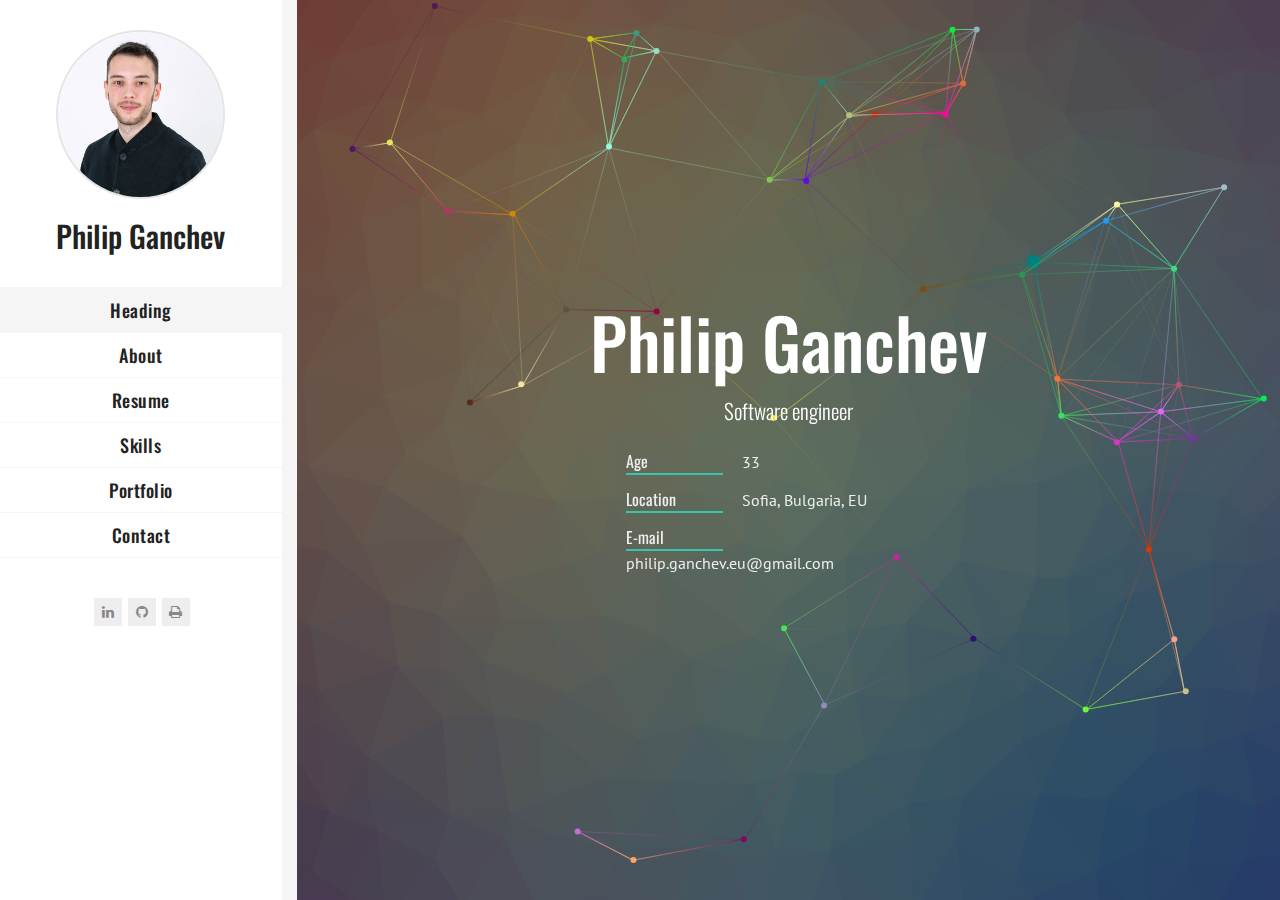
==== commit 04bf344d: "Switches to GA4." ====
--- a/me/index.html
+++ b/me/index.html
@@ -11,14 +11,14 @@
 	<link rel="icon" type="image/png" href="images/favicon.png" />
 
 	<script async src="https://google.com/recaptcha/api.js"></script>
+	<!-- Google tag (gtag.js) -->
+	<script async src="https://www.googletagmanager.com/gtag/js?id=G-PGRN3X3FVM"></script>
 	<script>
-		(function(i,s,o,g,r,a,m){i['GoogleAnalyticsObject']=r;i[r]=i[r]||function(){
-			(i[r].q=i[r].q||[]).push(arguments)},i[r].l=1*new Date();a=s.createElement(o),
-			m=s.getElementsByTagName(o)[0];a.async=1;a.src=g;m.parentNode.insertBefore(a,m)
-		})(window,document,'script','https://www.google-analytics.com/analytics.js','ga');
-
-		ga('create', 'UA-106917050-1', 'auto');
-		ga('send', 'pageview');
+		window.dataLayer = window.dataLayer || [];
+		function gtag(){dataLayer.push(arguments);}
+		gtag('js', new Date());
+
+		gtag('config', 'G-PGRN3X3FVM');
 	</script>
 </head>
 <body>
